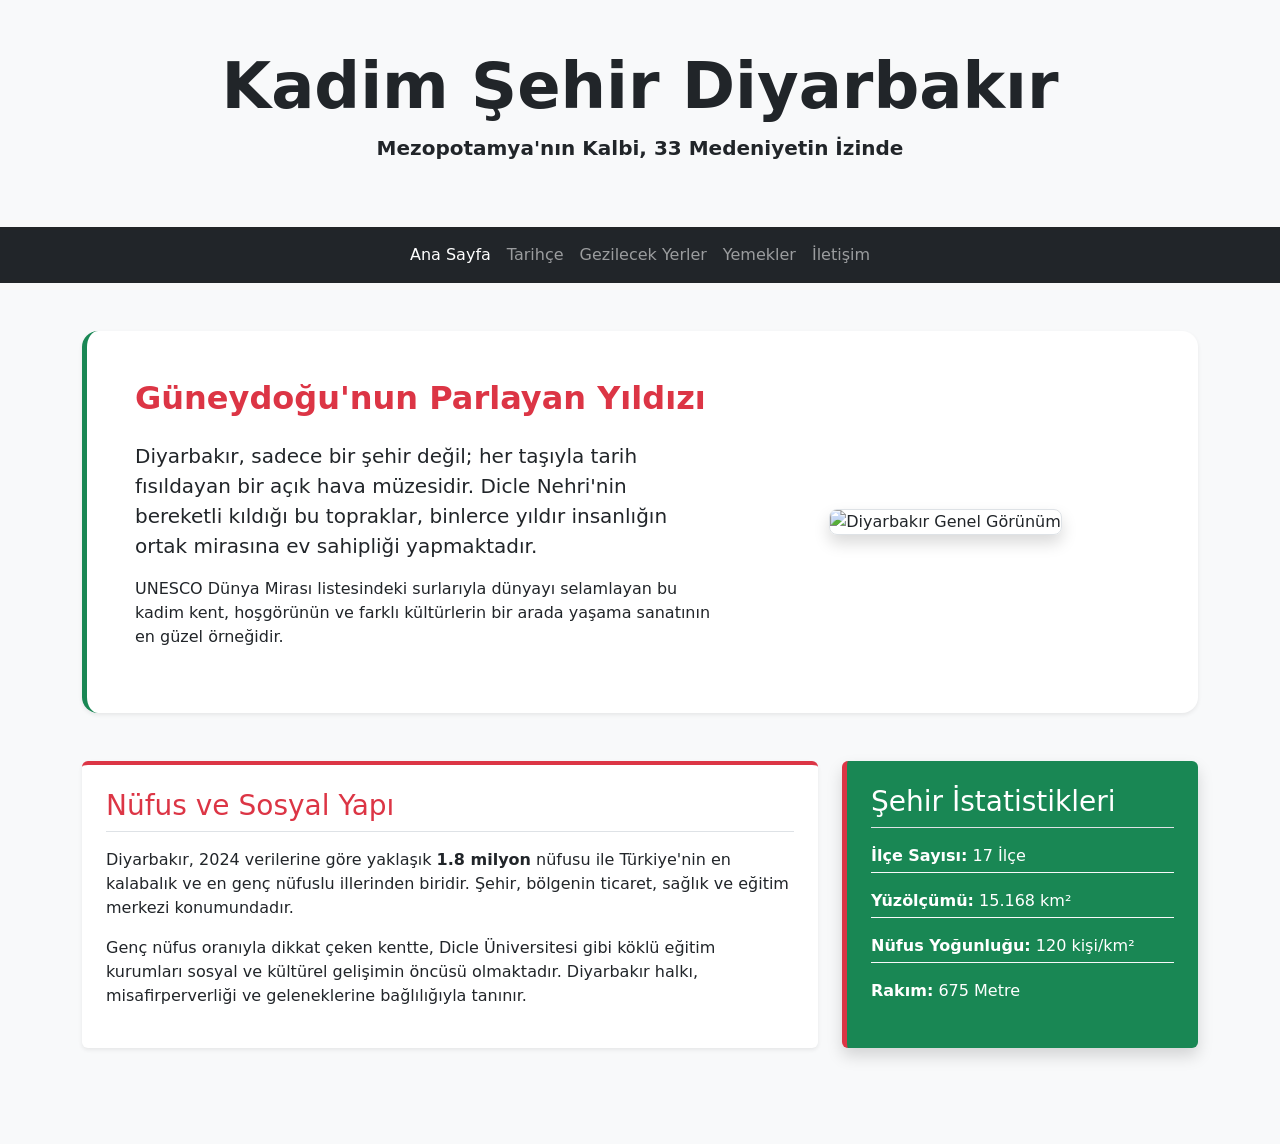
==== index.html @ d76fbd1a "Add files via upload" ====
<!DOCTYPE html>
<html lang="tr">
<head>
    <meta charset="UTF-8">
    <meta name="viewport" content="width=device-width, initial-scale=1.0">
    <title>Diyarbakır Rehberi - Ana Sayfa</title>
    <link href="https://cdn.jsdelivr.net/npm/bootstrap@5.3.0/dist/css/bootstrap.min.css" rel="stylesheet">
    <link rel="stylesheet" href="css/style.css">
</head>
<body class="bg-light">

    <header class="p-5 text-center shadow-sm">
        <h1 class="display-3 fw-bold">Kadim Şehir Diyarbakır</h1>
        <p class="lead fw-bold text-dark">Mezopotamya'nın Kalbi, 33 Medeniyetin İzinde</p>
    </header>

    <nav class="navbar navbar-expand-lg navbar-dark bg-dark sticky-top">
        <div class="container">
            <div class="navbar-nav mx-auto">
                <a class="nav-link active" href="index.html">Ana Sayfa</a>
                <a class="nav-link" href="tarih.html">Tarihçe</a>
                <a class="nav-link" href="yerler.html">Gezilecek Yerler</a>
                <a class="nav-link" href="yemekler.html">Yemekler</a>
                <a class="nav-link" href="iletisim.html">İletişim</a>
            </div>
        </div>
    </nav>

    <main class="container my-5">
        
        <section class="p-5 mb-5 bg-white rounded-4 shadow-sm border-start border-5 border-success">
            <div class="row align-items-center">
                <div class="col-lg-7">
                    <h2 class="text-danger fw-bold mb-4">Güneydoğu'nun Parlayan Yıldızı</h2>
                    <p class="fs-5">
                        Diyarbakır, sadece bir şehir değil; her taşıyla tarih fısıldayan bir açık hava müzesidir. Dicle Nehri'nin bereketli kıldığı bu topraklar, binlerce yıldır insanlığın ortak mirasına ev sahipliği yapmaktadır.
                    </p>
                    <p>
                        UNESCO Dünya Mirası listesindeki surlarıyla dünyayı selamlayan bu kadim kent, hoşgörünün ve farklı kültürlerin bir arada yaşama sanatının en güzel örneğidir.
                    </p>
                </div>
                <div class="col-lg-5 text-center">
                    <img src="img/diyarbakir GENEL GÖRÜNÜM.webp" class="img-fluid rounded-3 shadow border" alt="Diyarbakır Genel Görünüm">
                </div>
            </div>
        </section>

        <section class="row g-4 mb-5">
            <div class="col-md-8">
                <article class="h-100 p-4 bg-white rounded shadow-sm border-top border-4 border-danger">
                    <h3 class="text-danger border-bottom pb-2 mb-3">Nüfus ve Sosyal Yapı</h3>
                    <p>
                        Diyarbakır, 2024 verilerine göre yaklaşık <strong>1.8 milyon</strong> nüfusu ile Türkiye'nin en kalabalık ve en genç nüfuslu illerinden biridir. Şehir, bölgenin ticaret, sağlık ve eğitim merkezi konumundadır. 
                    </p>
                    <p>
                        Genç nüfus oranıyla dikkat çeken kentte, Dicle Üniversitesi gibi köklü eğitim kurumları sosyal ve kültürel gelişimin öncüsü olmaktadır. Diyarbakır halkı, misafirperverliği ve geleneklerine bağlılığıyla tanınır.
                    </p>
                </article>
            </div>
            
            <div class="col-md-4">
                <article class="h-100 p-4 bg-success text-white rounded shadow border-start border-5 border-danger">
                    <h3 class="border-bottom pb-2 mb-3">Şehir İstatistikleri</h3>
                    <ul class="list-unstyled">
                        <li class="mb-3 border-bottom border-light pb-1"><strong>İlçe Sayısı:</strong> 17 İlçe</li>
                        <li class="mb-3 border-bottom border-light pb-1"><strong>Yüzölçümü:</strong> 15.168 km²</li>
                        <li class="mb-3 border-bottom border-light pb-1"><strong>Nüfus Yoğunluğu:</strong> 120 kişi/km²</li>
                        <li class="mb-2"><strong>Rakım:</strong> 675 Metre</li>
                    </ul>
                </article>
            </div>
        </section>

        <div class="row text-center g-4">
            <div class="col-md-4">
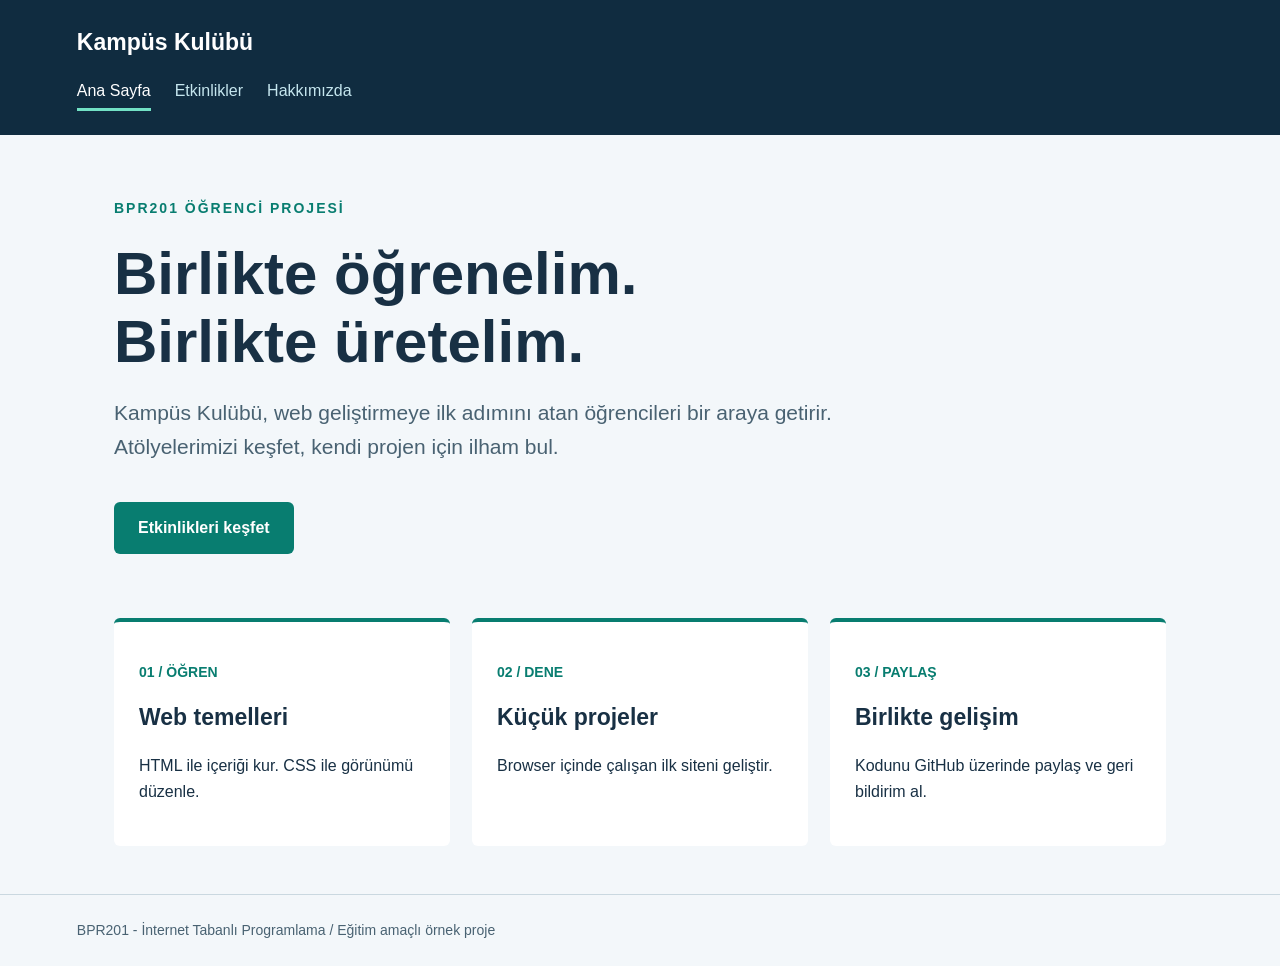
==== commit 67423da3: "arama kutusu ekledim" ====
--- a/index.html
+++ b/index.html
@@ -1,76 +1,24 @@
-<!DOCTYPE html>
-<html lang="tr">
-<head>
-    <meta charset="UTF-8">
-    <meta name="viewport" content="width=device-width, initial-scale=1.0">
-    <title>Diyarbakır Rehberi - Ana Sayfa</title>
-    <link href="https://cdn.jsdelivr.net/npm/bootstrap@5.3.0/dist/css/bootstrap.min.css" rel="stylesheet">
-    <link rel="stylesheet" href="css/style.css">
-</head>
-<body class="bg-light">
-
-    <header class="p-5 text-center shadow-sm">
-        <h1 class="display-3 fw-bold">Kadim Şehir Diyarbakır</h1>
-        <p class="lead fw-bold text-dark">Mezopotamya'nın Kalbi, 33 Medeniyetin İzinde</p>
-    </header>
-
-    <nav class="navbar navbar-expand-lg navbar-dark bg-dark sticky-top">
-        <div class="container">
-            <div class="navbar-nav mx-auto">
-                <a class="nav-link active" href="index.html">Ana Sayfa</a>
-                <a class="nav-link" href="tarih.html">Tarihçe</a>
-                <a class="nav-link" href="yerler.html">Gezilecek Yerler</a>
-                <a class="nav-link" href="yemekler.html">Yemekler</a>
-                <a class="nav-link" href="iletisim.html">İletişim</a>
-            </div>
-        </div>
-    </nav>
-
-    <main class="container my-5">
-        
-        <section class="p-5 mb-5 bg-white rounded-4 shadow-sm border-start border-5 border-success">
-            <div class="row align-items-center">
-                <div class="col-lg-7">
-                    <h2 class="text-danger fw-bold mb-4">Güneydoğu'nun Parlayan Yıldızı</h2>
-                    <p class="fs-5">
-                        Diyarbakır, sadece bir şehir değil; her taşıyla tarih fısıldayan bir açık hava müzesidir. Dicle Nehri'nin bereketli kıldığı bu topraklar, binlerce yıldır insanlığın ortak mirasına ev sahipliği yapmaktadır.
-                    </p>
-                    <p>
-                        UNESCO Dünya Mirası listesindeki surlarıyla dünyayı selamlayan bu kadim kent, hoşgörünün ve farklı kültürlerin bir arada yaşama sanatının en güzel örneğidir.
-                    </p>
-                </div>
-                <div class="col-lg-5 text-center">
-                    <img src="img/diyarbakir GENEL GÖRÜNÜM.webp" class="img-fluid rounded-3 shadow border" alt="Diyarbakır Genel Görünüm">
-                </div>
-            </div>
-        </section>
-
-        <section class="row g-4 mb-5">
-            <div class="col-md-8">
-                <article class="h-100 p-4 bg-white rounded shadow-sm border-top border-4 border-danger">
-                    <h3 class="text-danger border-bottom pb-2 mb-3">Nüfus ve Sosyal Yapı</h3>
-                    <p>
-                        Diyarbakır, 2024 verilerine göre yaklaşık <strong>1.8 milyon</strong> nüfusu ile Türkiye'nin en kalabalık ve en genç nüfuslu illerinden biridir. Şehir, bölgenin ticaret, sağlık ve eğitim merkezi konumundadır. 
-                    </p>
-                    <p>
-                        Genç nüfus oranıyla dikkat çeken kentte, Dicle Üniversitesi gibi köklü eğitim kurumları sosyal ve kültürel gelişimin öncüsü olmaktadır. Diyarbakır halkı, misafirperverliği ve geleneklerine bağlılığıyla tanınır.
-                    </p>
-                </article>
-            </div>
-            
-            <div class="col-md-4">
-                <article class="h-100 p-4 bg-success text-white rounded shadow border-start border-5 border-danger">
-                    <h3 class="border-bottom pb-2 mb-3">Şehir İstatistikleri</h3>
-                    <ul class="list-unstyled">
-                        <li class="mb-3 border-bottom border-light pb-1"><strong>İlçe Sayısı:</strong> 17 İlçe</li>
-                        <li class="mb-3 border-bottom border-light pb-1"><strong>Yüzölçümü:</strong> 15.168 km²</li>
-                        <li class="mb-3 border-bottom border-light pb-1"><strong>Nüfus Yoğunluğu:</strong> 120 kişi/km²</li>
-                        <li class="mb-2"><strong>Rakım:</strong> 675 Metre</li>
-                    </ul>
-                </article>
-            </div>
-        </section>
-
-        <div class="row text-center g-4">
-            <div class="col-md-4">
-                +<!doctype html>
+<html lang="tr">
+<head>
+  <meta charset="UTF-8">
+  <meta name="viewport" content="width=device-width, initial-scale=1.0">
+  <title>Ana Sayfa | Kampüs Kulübü</title>
+  <link rel="stylesheet" href="style.css">
+</head>
+<body>
+<header><div class="brand">Kampüs Kulübü</div><nav aria-label="Ana menü"><a href="index.html" aria-current="page">Ana Sayfa</a>
+<a href="etkinlikler.html">Etkinlikler</a>
+<a href="hakkimizda.html">Hakkımızda</a></nav></header>
+<main><p class="eyebrow">BPR201 ÖĞRENCİ PROJESİ</p>
+<h1>Birlikte öğrenelim.<br>Birlikte üretelim.</h1>
+<p class="intro">Kampüs Kulübü, web geliştirmeye ilk adımını atan öğrencileri bir araya getirir. Atölyelerimizi keşfet, kendi projen için ilham bul.</p>
+<a class="button" href="etkinlikler.html">Etkinlikleri keşfet</a>
+<section class="grid" aria-label="Kulüp çalışma alanları">
+<article><p class="meta">01 / ÖĞREN</p><h2>Web temelleri</h2><p>HTML ile içeriği kur. CSS ile görünümü düzenle.</p></article>
+<article><p class="meta">02 / DENE</p><h2>Küçük projeler</h2><p>Browser içinde çalışan ilk siteni geliştir.</p></article>
+<article><p class="meta">03 / PAYLAŞ</p><h2>Birlikte gelişim</h2><p>Kodunu GitHub üzerinde paylaş ve geri bildirim al.</p></article>
+</section></main>
+<footer>BPR201 - İnternet Tabanlı Programlama / Eğitim amaçlı örnek proje</footer>
+</body>
+</html>
--- a/style.css
+++ b/style.css
@@ -0,0 +1,31 @@
+/* Ortak görünüm: Üç HTML dosyası bu dosyayı kullanır. */
+* { box-sizing: border-box; }
+body { margin: 0; font-family: Arial, sans-serif; color: #183044; background: #f3f7fa; line-height: 1.65; }
+header { background: #102c40; color: white; padding: 24px max(6vw, 20px); }
+.brand { font-weight: bold; font-size: 23px; }
+nav { display: flex; flex-wrap: wrap; gap: 24px; margin-top: 12px; }
+nav a { color: #c5e6ee; text-decoration: none; padding: 4px 0; }
+nav a[aria-current="page"] { color: white; border-bottom: 3px solid #72e1c5; }
+a { color: #086767; }
+a:focus-visible { outline: 3px solid #e1a82b; outline-offset: 5px; }
+main { max-width: 1100px; margin: 0 auto; padding: 48px 24px; min-height: 65vh; }
+.eyebrow { color: #087d70; font-weight: bold; letter-spacing: 2px; font-size: 14px; }
+h1 { font-size: clamp(34px, 5vw, 60px); line-height: 1.12; max-width: 850px; margin: 20px 0; }
+.intro { font-size: 21px; max-width: 730px; color: #496272; }
+.button { display: inline-block; margin: 16px 0 32px; padding: 13px 24px; background: #087d70; color: white; border-radius: 6px; text-decoration: none; font-weight: bold; }
+.grid { display: grid; grid-template-columns: repeat(3, 1fr); gap: 22px; margin-top: 32px; }
+article { background: white; border-top: 4px solid #087d70; padding: 25px; border-radius: 6px; }
+article h2 { margin: 10px 0; font-size: 23px; }
+.meta { font-size: 14px; color: #087d70; font-weight: bold; }
+.search-label { display: block; margin-top: 28px; font-weight: bold; }
+.search-controls { display: flex; flex-wrap: wrap; gap: 10px; align-items: center; margin-top: 8px; }
+.search-input { width: min(100%, 520px); padding: 12px 14px; border: 1px solid #9cafbb; border-radius: 6px; font: inherit; }
+.search-input:focus-visible { outline: 3px solid #087d70; outline-offset: 2px; }
+.clear-button { padding: 12px 18px; border: 0; border-radius: 6px; background: #102c40; color: white; font: inherit; font-weight: bold; cursor: pointer; }
+.clear-button:hover { background: #24465c; }
+.clear-button:focus-visible { outline: 3px solid #e1a82b; outline-offset: 3px; }
+.search-status { color: #496272; font-size: 14px; }
+[hidden] { display: none !important; }
+.note { padding: 18px 22px; border-left: 4px solid #db9d27; background: #fff4d8; margin-top: 30px; }
+footer { border-top: 1px solid #cad8e0; padding: 24px 6vw; color: #496272; font-size: 14px; }
+@media (max-width: 700px) { .grid { grid-template-columns: 1fr; } main { padding-top: 28px; } }
